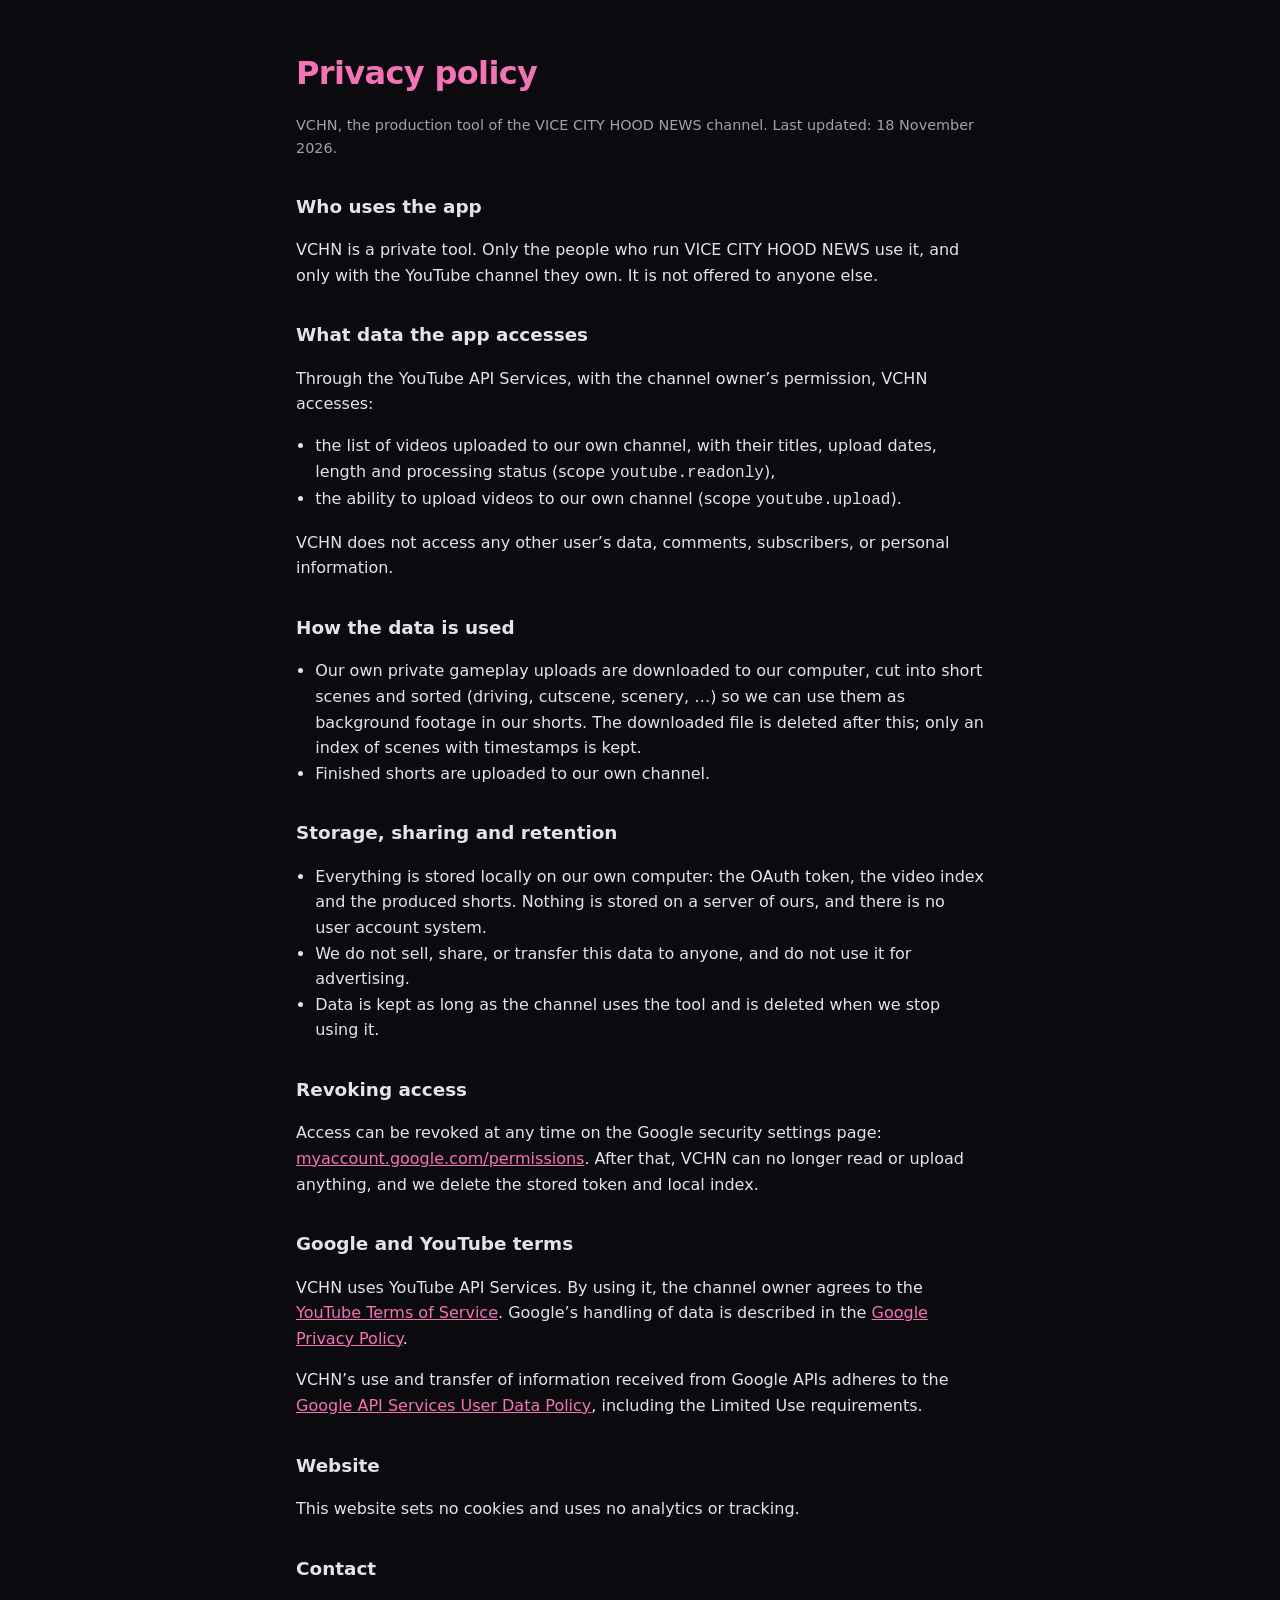
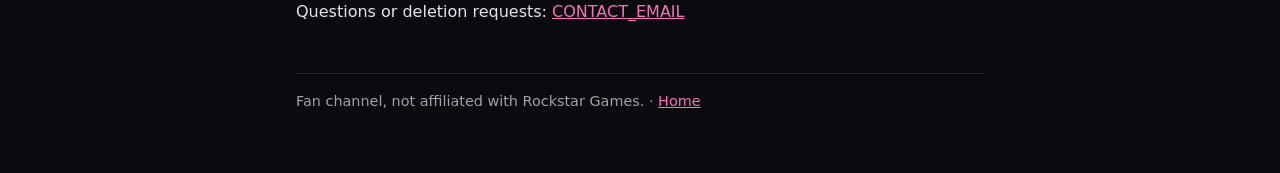
==== privacy.html @ 34c29507 "Add files via upload" ====
<!doctype html>
<html lang="en">
<head>
  <meta charset="utf-8">
  <meta name="viewport" content="width=device-width, initial-scale=1">
  <title>VCHN Privacy Policy</title>
  <meta name="description" content="How the VCHN app uses YouTube data.">
  <link rel="stylesheet" href="style.css">
</head>
<body>
<main>
  <h1>Privacy policy</h1>
  <p class="muted">VCHN, the production tool of the VICE CITY HOOD NEWS channel. Last updated: 18 November 2026.</p>

  <h2>Who uses the app</h2>
  <p>VCHN is a private tool. Only the people who run VICE CITY HOOD NEWS use it, and only with the YouTube channel
    they own. It is not offered to anyone else.</p>

  <h2>What data the app accesses</h2>
  <p>Through the YouTube API Services, with the channel owner’s permission, VCHN accesses:</p>
  <ul>
    <li>the list of videos uploaded to our own channel, with their titles, upload dates, length and processing status
      (scope <code>youtube.readonly</code>),</li>
    <li>the ability to upload videos to our own channel (scope <code>youtube.upload</code>).</li>
  </ul>
  <p>VCHN does not access any other user’s data, comments, subscribers, or personal information.</p>

  <h2>How the data is used</h2>
  <ul>
    <li>Our own private gameplay uploads are downloaded to our computer, cut into short scenes and sorted (driving,
      cutscene, scenery, …) so we can use them as background footage in our shorts. The downloaded file is deleted
      after this; only an index of scenes with timestamps is kept.</li>
    <li>Finished shorts are uploaded to our own channel.</li>
  </ul>

  <h2>Storage, sharing and retention</h2>
  <ul>
    <li>Everything is stored locally on our own computer: the OAuth token, the video index and the produced shorts.
      Nothing is stored on a server of ours, and there is no user account system.</li>
    <li>We do not sell, share, or transfer this data to anyone, and do not use it for advertising.</li>
    <li>Data is kept as long as the channel uses the tool and is deleted when we stop using it.</li>
  </ul>

  <h2>Revoking access</h2>
  <p>Access can be revoked at any time on the Google security settings page:
    <a href="https://myaccount.google.com/permissions">myaccount.google.com/permissions</a>. After that, VCHN can no
    longer read or upload anything, and we delete the stored token and local index.</p>

  <h2>Google and YouTube terms</h2>
  <p>VCHN uses YouTube API Services. By using it, the channel owner agrees to the
    <a href="https://www.youtube.com/t/terms">YouTube Terms of Service</a>. Google’s handling of data is described in
    the <a href="https://policies.google.com/privacy">Google Privacy Policy</a>.</p>
  <p>VCHN’s use and transfer of information received from Google APIs adheres to the
    <a href="https://developers.google.com/terms/api-services-user-data-policy">Google API Services User Data Policy</a>,
    including the Limited Use requirements.</p>

  <h2>Website</h2>
  <p>This website sets no cookies and uses no analytics or tracking.</p>

  <h2>Contact</h2>
  <p>Questions or deletion requests: <a href="mailto:CONTACT_EMAIL">CONTACT_EMAIL</a></p>

  <footer>Fan channel, not affiliated with Rockstar Games. · <a href="index.html">Home</a></footer>
</main>
</body>
</html>
---- style.css ----
:root { color-scheme: dark; --bg: #0b0b0f; --fg: #e4e4e7; --muted: #a1a1aa; --accent: #f472b6; }
* { box-sizing: border-box; }
body { margin: 0; background: var(--bg); color: var(--fg); font: 16px/1.6 system-ui, -apple-system, "Segoe UI", sans-serif; }
main { max-width: 720px; margin: 0 auto; padding: 48px 16px 64px; }
h1 { font-size: 2rem; font-weight: 900; letter-spacing: -0.02em; color: var(--accent); margin: 0 0 8px; }
h2 { font-size: 1.15rem; margin: 32px 0 8px; }
p, li { color: var(--fg); }
.muted, footer { color: var(--muted); font-size: 0.9rem; }
a { color: var(--accent); }
ul { padding-left: 1.2rem; }
footer { margin-top: 48px; border-top: 1px solid #27272a; padding-top: 16px; }
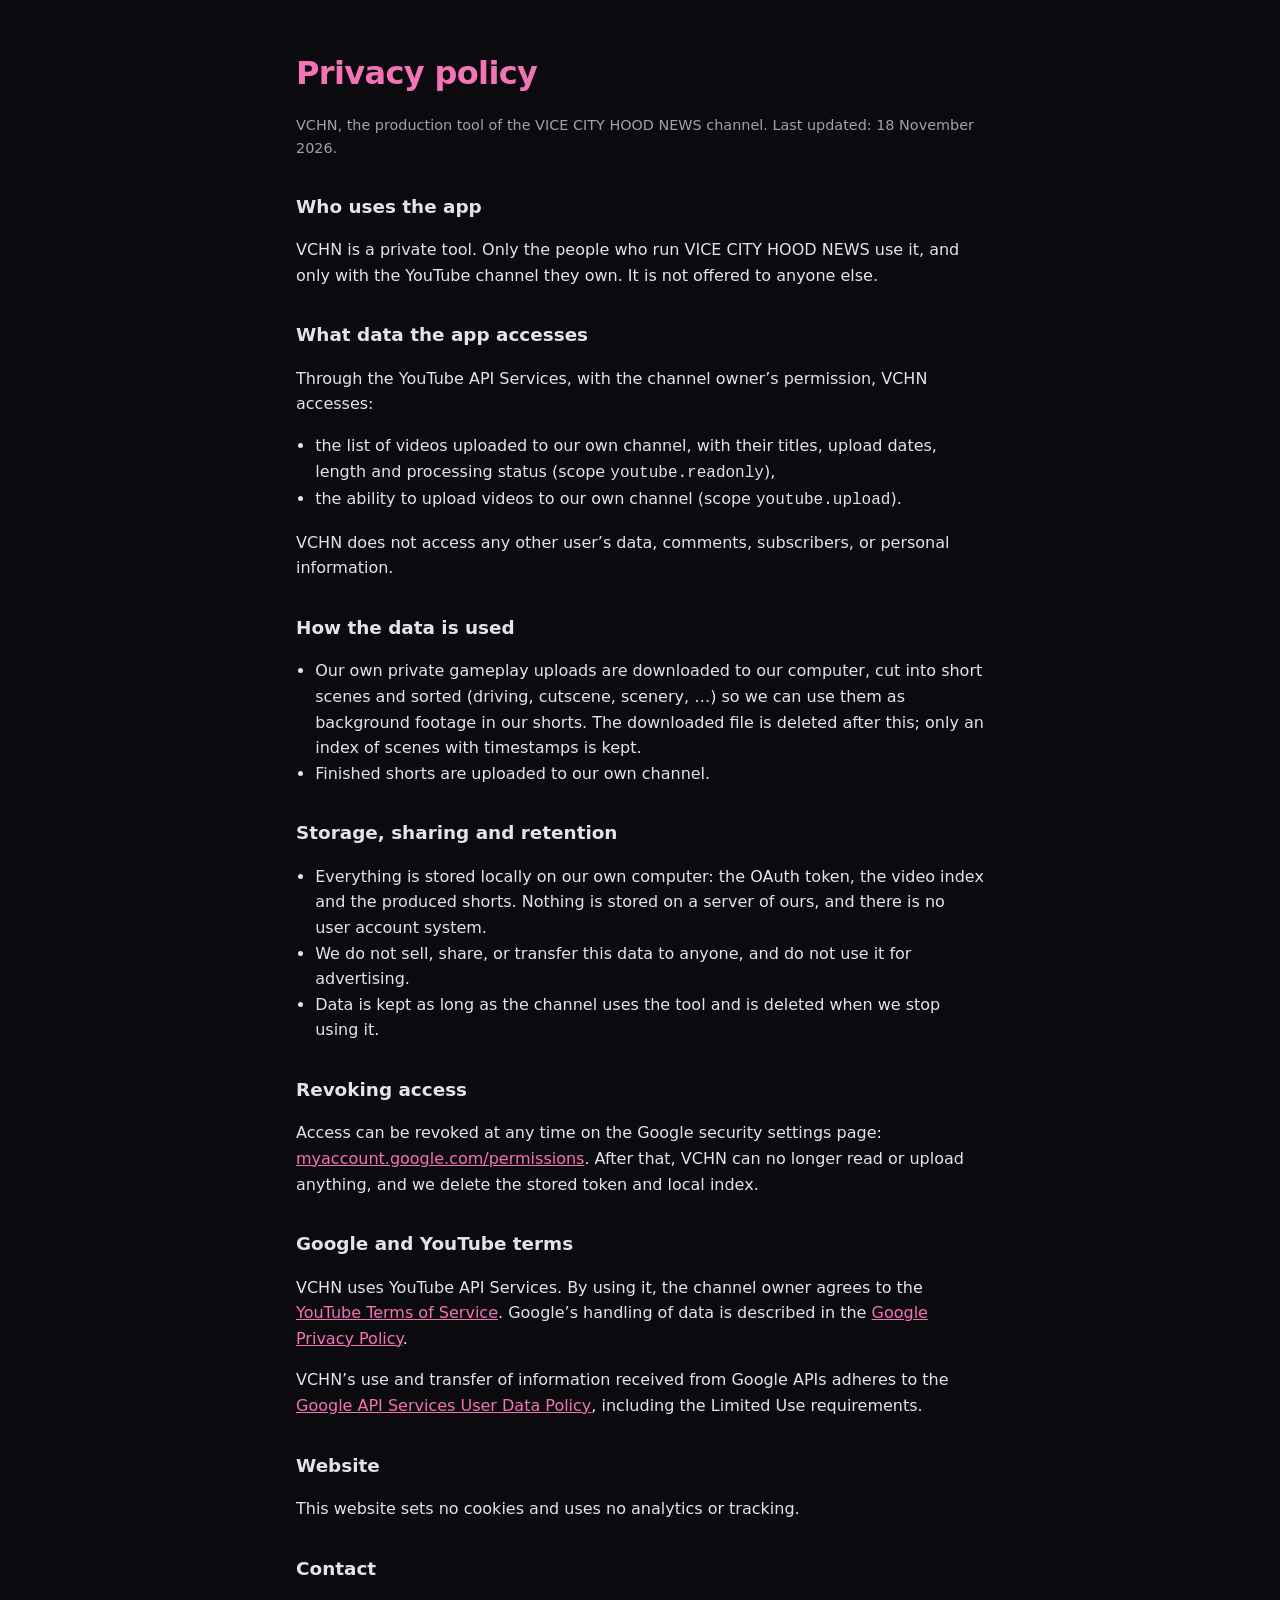
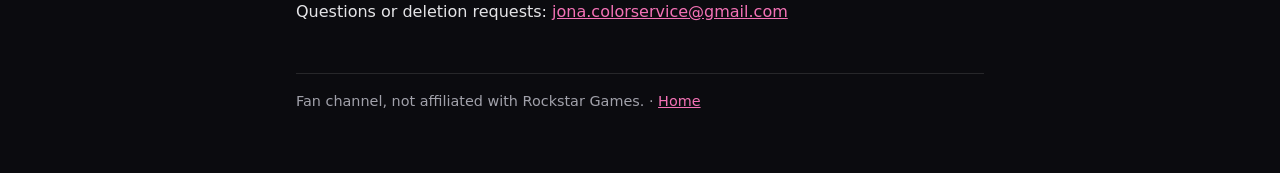
==== commit 53fb02d8: "Show the contact address instead of the placeholder Co-Authored-By: Claude Opus 5.5 <noreply@anthrop" ====
--- a/privacy.html
+++ b/privacy.html
@@ -58,7 +58,7 @@
   <p>This website sets no cookies and uses no analytics or tracking.</p>
 
   <h2>Contact</h2>
-  <p>Questions or deletion requests: <a href="mailto:CONTACT_EMAIL">CONTACT_EMAIL</a></p>
+  <p>Questions or deletion requests: <a href="mailto:jona.colorservice@gmail.com">jona.colorservice@gmail.com</a></p>
 
   <footer>Fan channel, not affiliated with Rockstar Games. · <a href="index.html">Home</a></footer>
 </main>
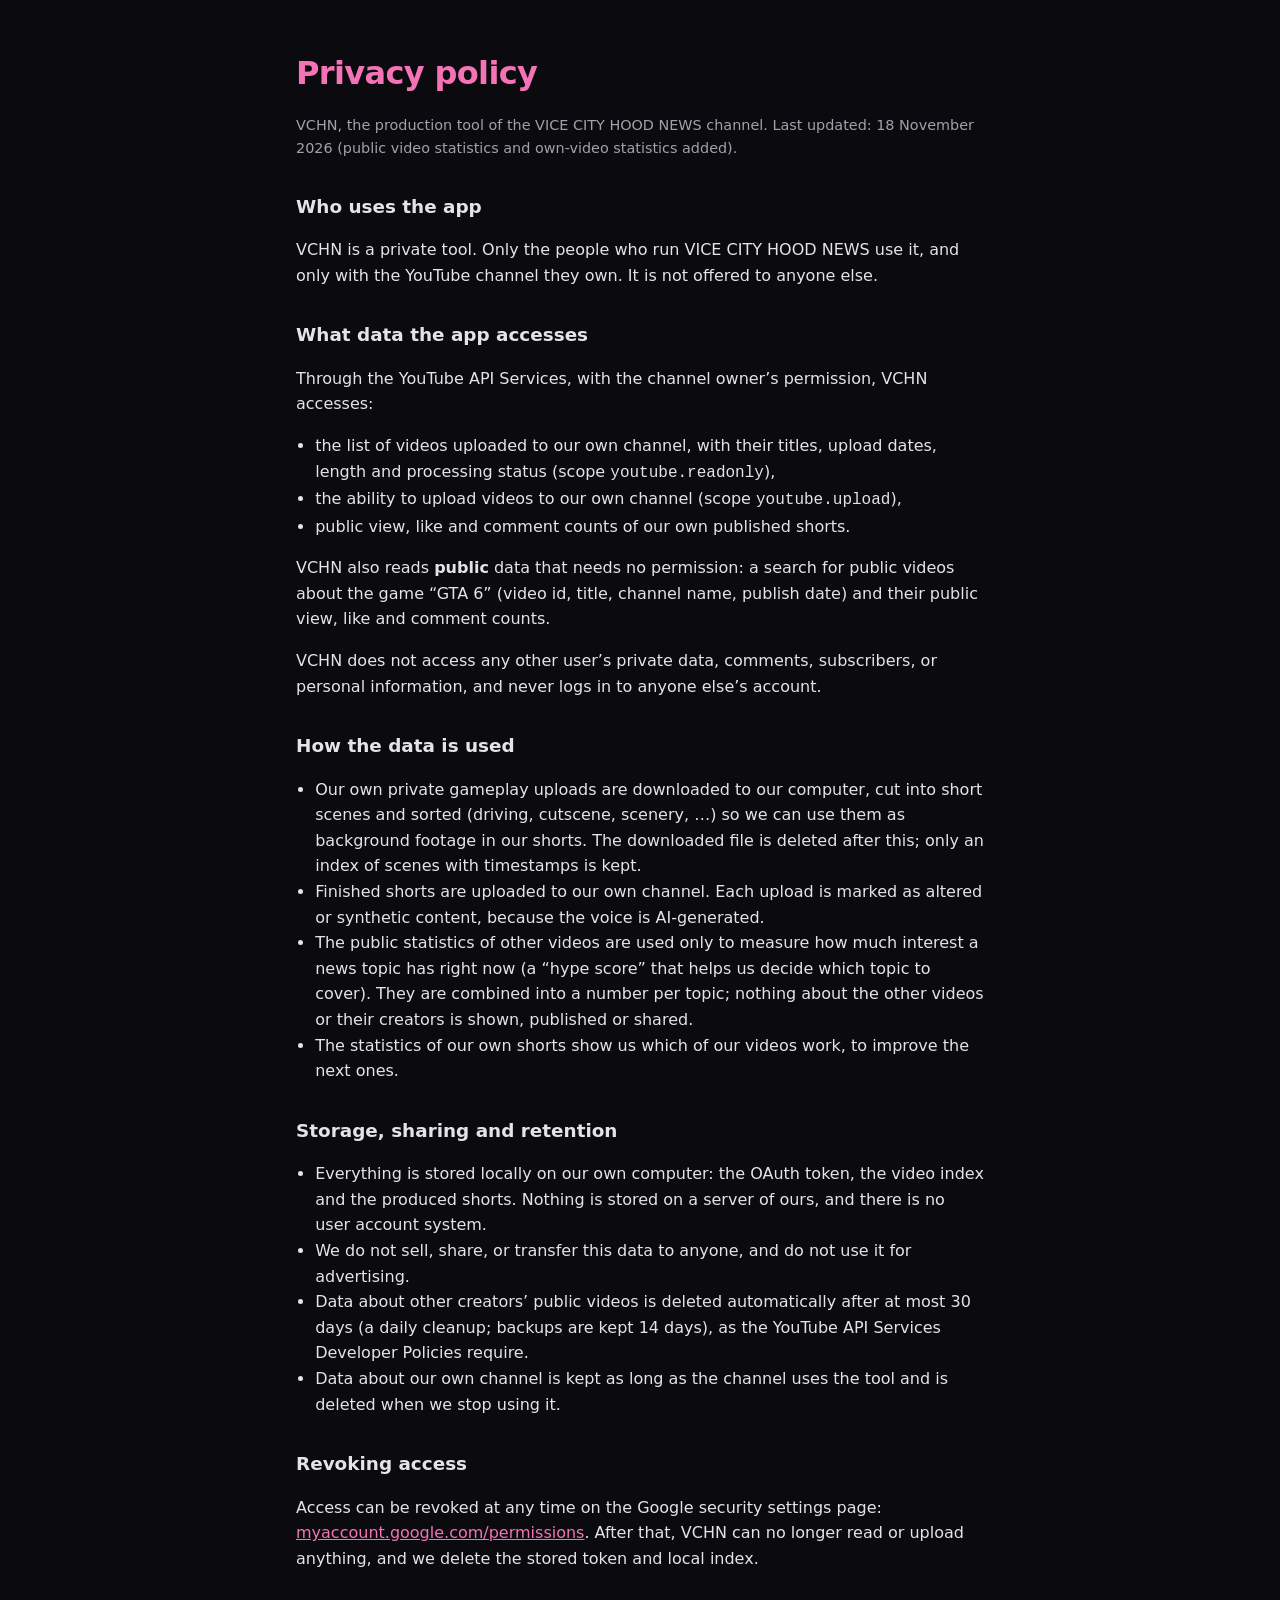
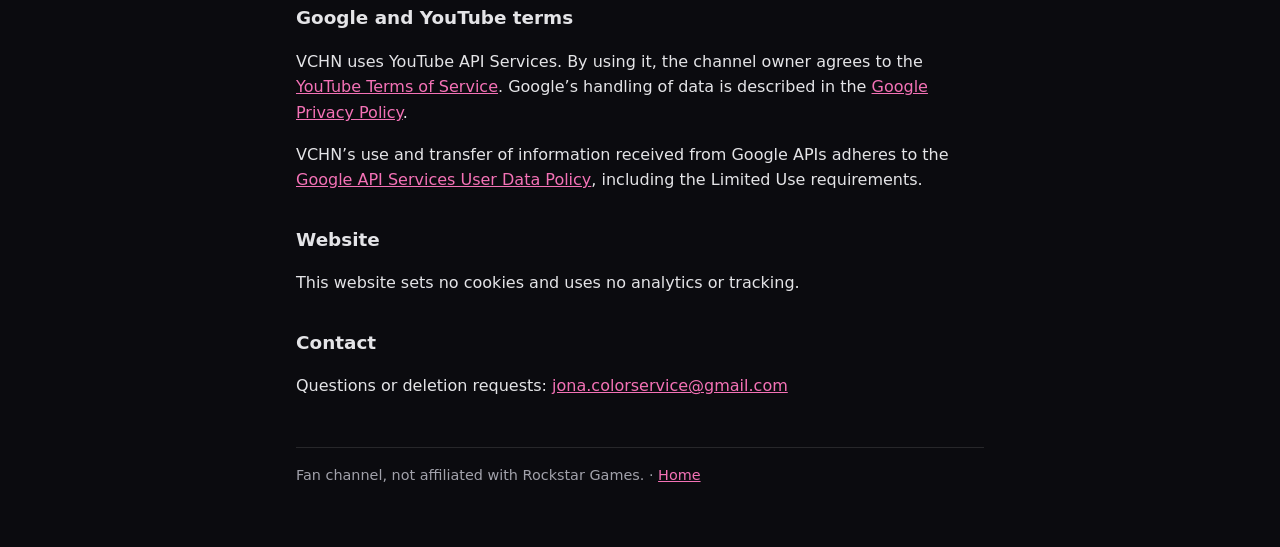
==== commit bf646975: "Add files via upload" ====
--- a/privacy.html
+++ b/privacy.html
@@ -10,7 +10,7 @@
 <body>
 <main>
   <h1>Privacy policy</h1>
-  <p class="muted">VCHN, the production tool of the VICE CITY HOOD NEWS channel. Last updated: 18 November 2026.</p>
+  <p class="muted">VCHN, the production tool of the VICE CITY HOOD NEWS channel. Last updated: 18 November 2026 (public video statistics and own-video statistics added).</p>
 
   <h2>Who uses the app</h2>
   <p>VCHN is a private tool. Only the people who run VICE CITY HOOD NEWS use it, and only with the YouTube channel
@@ -21,16 +21,25 @@
   <ul>
     <li>the list of videos uploaded to our own channel, with their titles, upload dates, length and processing status
       (scope <code>youtube.readonly</code>),</li>
-    <li>the ability to upload videos to our own channel (scope <code>youtube.upload</code>).</li>
+    <li>the ability to upload videos to our own channel (scope <code>youtube.upload</code>),</li>
+    <li>public view, like and comment counts of our own published shorts.</li>
   </ul>
-  <p>VCHN does not access any other user’s data, comments, subscribers, or personal information.</p>
+  <p>VCHN also reads <strong>public</strong> data that needs no permission: a search for public videos about the
+    game “GTA 6” (video id, title, channel name, publish date) and their public view, like and comment counts.</p>
+  <p>VCHN does not access any other user’s private data, comments, subscribers, or personal information, and never
+    logs in to anyone else’s account.</p>
 
   <h2>How the data is used</h2>
   <ul>
     <li>Our own private gameplay uploads are downloaded to our computer, cut into short scenes and sorted (driving,
       cutscene, scenery, …) so we can use them as background footage in our shorts. The downloaded file is deleted
       after this; only an index of scenes with timestamps is kept.</li>
-    <li>Finished shorts are uploaded to our own channel.</li>
+    <li>Finished shorts are uploaded to our own channel. Each upload is marked as altered or synthetic content, because
+      the voice is AI-generated.</li>
+    <li>The public statistics of other videos are used only to measure how much interest a news topic has right now
+      (a “hype score” that helps us decide which topic to cover). They are combined into a number per topic; nothing
+      about the other videos or their creators is shown, published or shared.</li>
+    <li>The statistics of our own shorts show us which of our videos work, to improve the next ones.</li>
   </ul>
 
   <h2>Storage, sharing and retention</h2>
@@ -38,7 +47,9 @@
     <li>Everything is stored locally on our own computer: the OAuth token, the video index and the produced shorts.
       Nothing is stored on a server of ours, and there is no user account system.</li>
     <li>We do not sell, share, or transfer this data to anyone, and do not use it for advertising.</li>
-    <li>Data is kept as long as the channel uses the tool and is deleted when we stop using it.</li>
+    <li>Data about other creators’ public videos is deleted automatically after at most 30 days (a daily cleanup;
+      backups are kept 14 days), as the YouTube API Services Developer Policies require.</li>
+    <li>Data about our own channel is kept as long as the channel uses the tool and is deleted when we stop using it.</li>
   </ul>
 
   <h2>Revoking access</h2>
